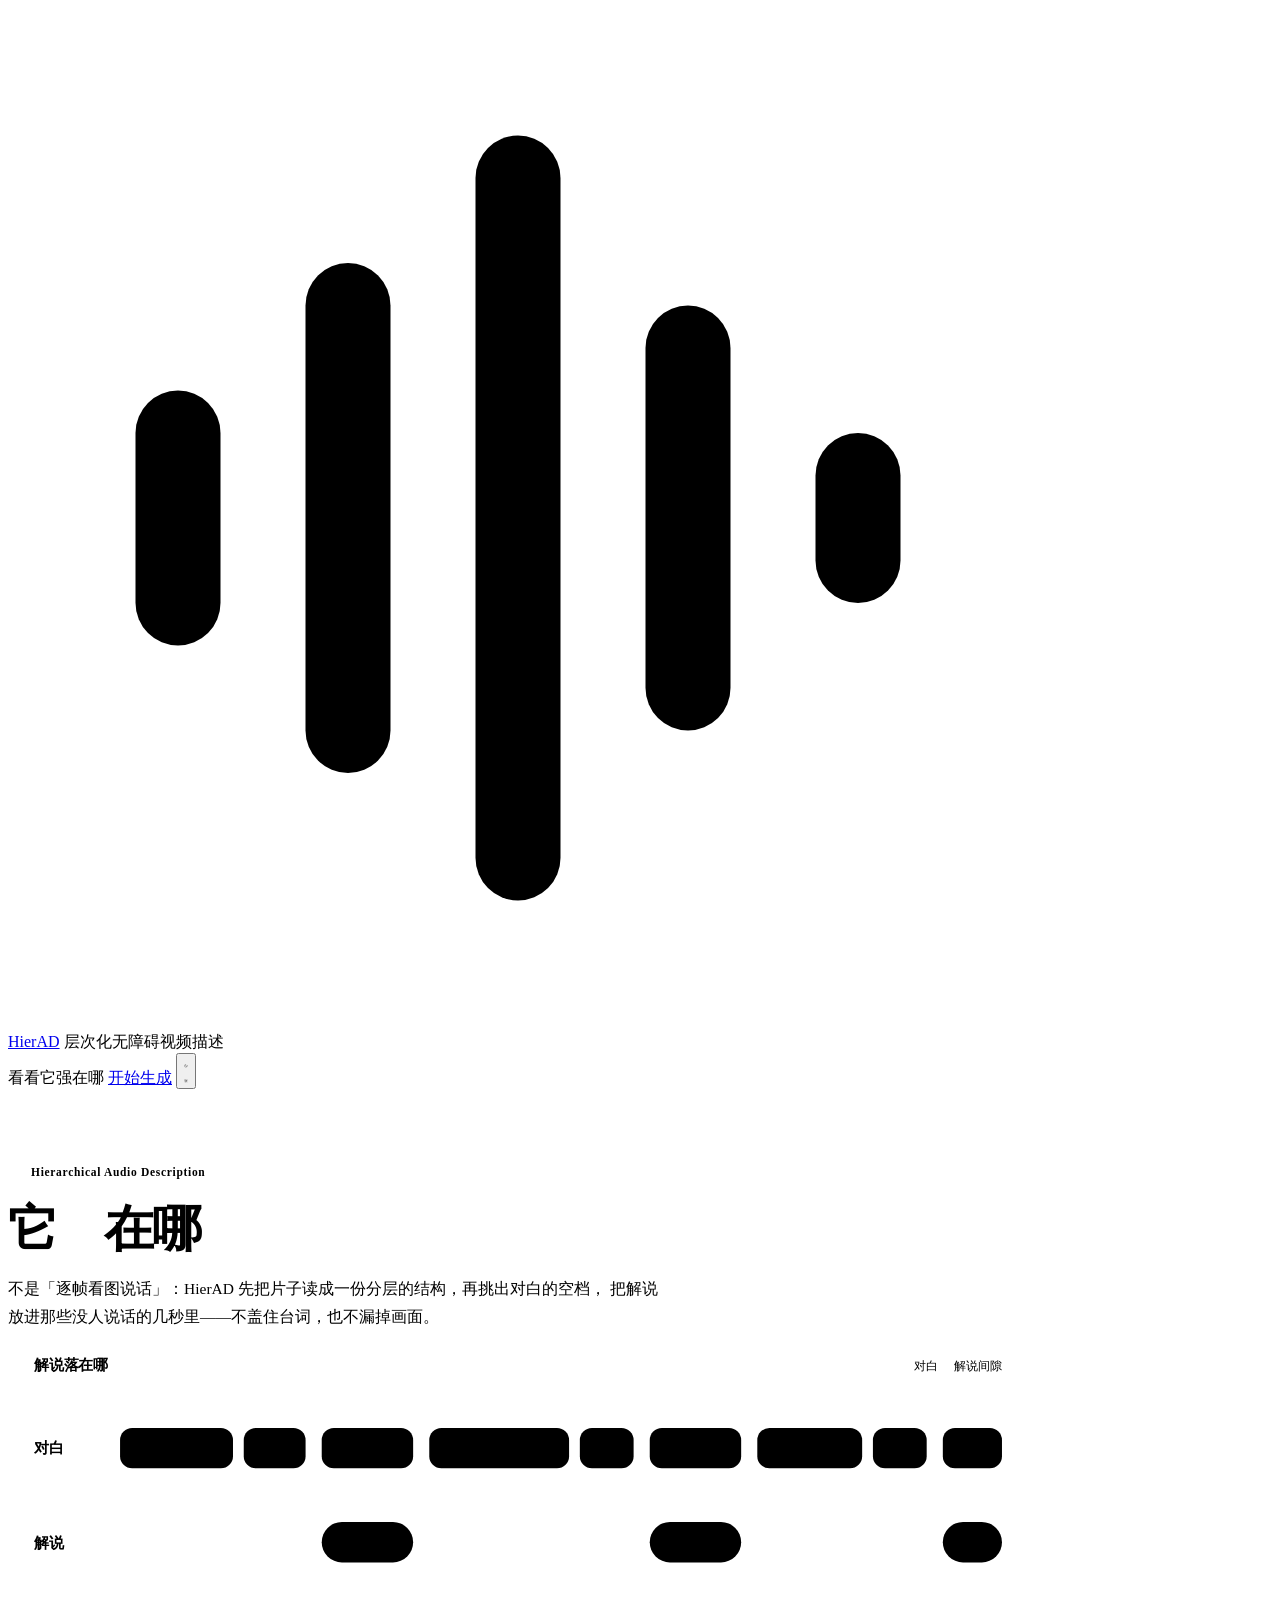
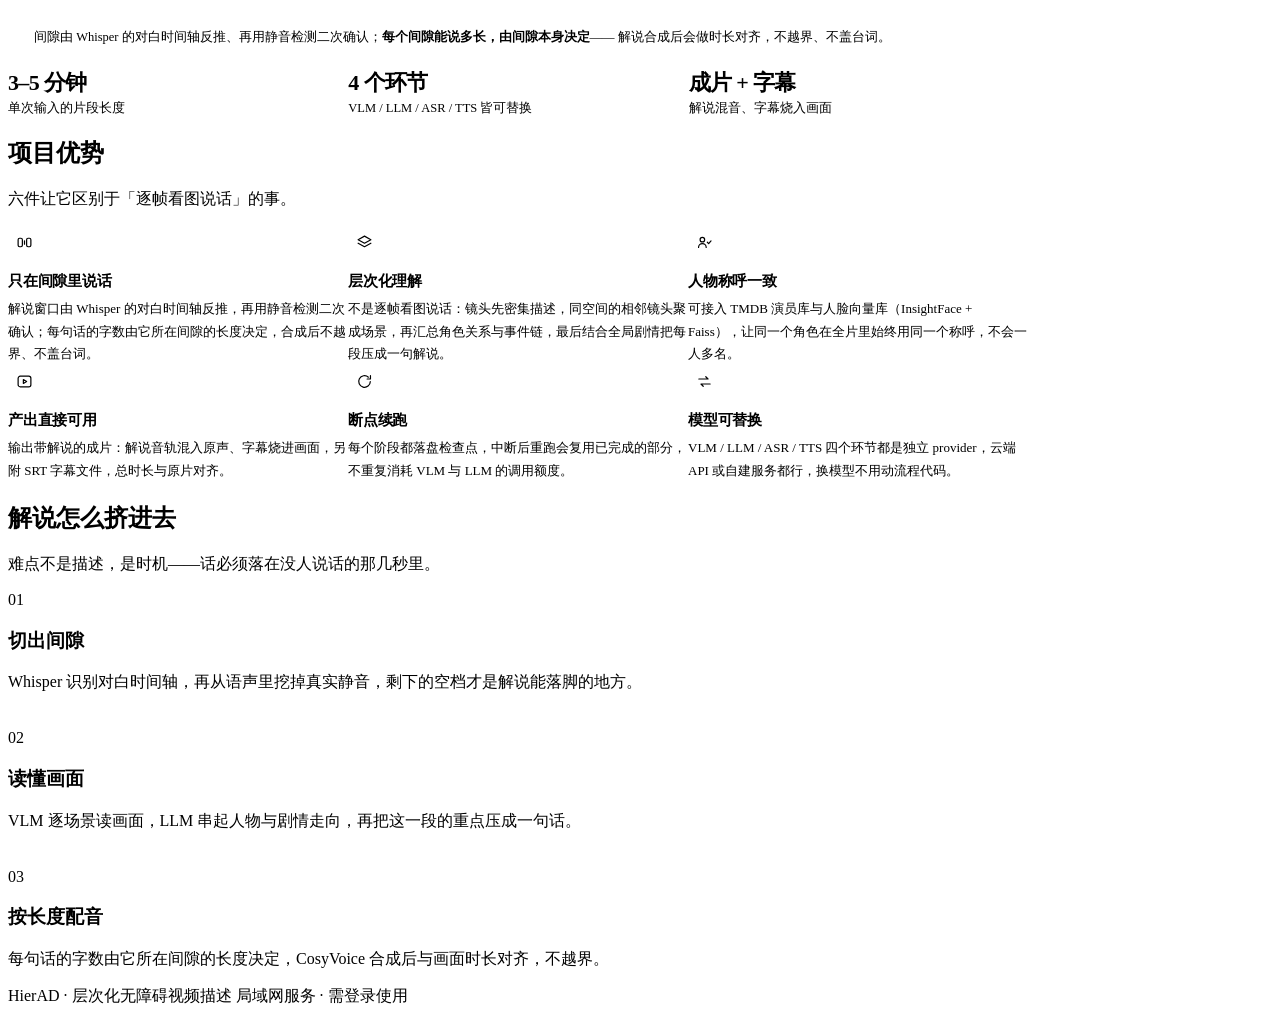
==== webapp/static/features.html @ 4d97f54d "feat(web): 账号鉴权 + 三页前端 + 音色库与 TTS 集成 - 账号体系：注册/登录/会话鉴权（SQLite 持久化），首个注册账号自动成为管理员 - 管理：DashScope API " ====
<!doctype html>
<html lang="zh-CN">
<head>
<meta charset="utf-8">
<meta name="viewport" content="width=device-width, initial-scale=1">
<meta name="color-scheme" content="light dark">
<title>看看它强在哪 · HierAD</title>
<link rel="stylesheet" href="/static/app.css">
<script src="/static/app.js"></script>
<style>
  /* ============================================================
     "看看它强在哪" —— 项目介绍页（2026-10-12 从首页拆出来）。
     内容原封不动搬自 landing.html：间隙示意图 / 指标带 / 六张优势卡 / 原理三步。
     顶栏里的「开始生成」和这里是并列的两个入口，不再是页内锚点跳转。
     ============================================================ */
  .shell { max-width: 1020px; }

  body {
    background-color: var(--bg);
    background-image:
      radial-gradient(58% 40% at 20% -8%, color-mix(in srgb, var(--accent) 12%, transparent) 0%, transparent 70%),
      radial-gradient(46% 34% at 90% 0%, color-mix(in srgb, var(--accent-2) 8%, transparent) 0%, transparent 72%);
    background-repeat: no-repeat;
    background-attachment: fixed;
  }

  /* ---------- 页头 ---------- */
  .fp-hero { padding: 72px 0 0; }
  .eyebrow {
    display: inline-flex; align-items: center; gap: 8px;
    margin: 0 0 18px; padding: 5px 12px 5px 9px;
    border: 1px solid var(--accent-line); border-radius: var(--r-full);
    background: color-mix(in srgb, var(--accent) 6%, var(--surface));
    color: var(--accent); font-size: 11.5px; font-weight: 600; letter-spacing: .06em;
  }
  .eyebrow::before {
    content: ""; width: 6px; height: 6px; border-radius: var(--r-full);
    background: var(--grad);
  }

  .fp-hero h1 {
    margin: 0; font-size: clamp(32px, 6vw, 50px);
    font-weight: 700; letter-spacing: -.04em; line-height: 1.12;
  }
  /* 同 index.html：渐变文字先给实色兜底，再用 @supports 渐进增强（注释写在那边） */
  .fp-hero h1 em { font-style: normal; color: var(--accent); }
  @supports ((background-clip: text) or (-webkit-background-clip: text)) {
    .fp-hero h1 em {
      background: var(--grad);
      -webkit-background-clip: text; background-clip: text;
      -webkit-text-fill-color: transparent; color: transparent;
    }
  }
  @media (forced-colors: active) {
    .fp-hero h1 em { background: none; -webkit-text-fill-color: currentColor; color: var(--accent); }
  }

  .fp-lede {
    /* 单栏页头，正文别收得太窄：52ch 时只占容器 1/3，右边空一大片显得发飘 */
    margin: 18px 0 0; max-width: 660px;
    color: var(--muted-strong); font-size: 15.5px; line-height: 1.78;
  }

  /* ---------- 对白间隙示意图 ---------- */
  .tl-card { margin-top: var(--sp-7); padding: 26px 26px 22px; }
  .tl-head {
    display: flex; align-items: baseline; justify-content: space-between;
    gap: 6px var(--sp-4); flex-wrap: wrap; margin-bottom: 18px;
  }
  .tl-head h2 { margin: 0; font-size: 14.5px; font-weight: 650; letter-spacing: -.015em; }
  .tl-head .legend { display: flex; gap: var(--sp-4); color: var(--muted); font-size: 12px; }
  .tl-head .legend i {
    display: inline-block; width: 10px; height: 10px; border-radius: 3px;
    margin-right: 6px; vertical-align: -1px;
  }
  .tl-head .legend .k-dlg {
    background: var(--line-strong);                              /* 兜底：掉了的话「对白」就没色标了 */
    background: color-mix(in srgb, var(--fg) 16%, transparent);
  }
  .tl-head .legend .k-ad  { background: var(--grad); }

  .tl { width: 100%; height: auto; display: block; }
  .tl text {
    font-size: 11.5px; font-weight: 600; fill: var(--muted);
    font-family: inherit; letter-spacing: .02em;
  }
  /* ⚠ 每条 fill 都先给一条不含 color-mix 的兜底：那条声明一旦被判无效丢掉，
     SVG 会退回**默认黑填充**，浅色主题下就是满屏黑块（比看不见还糟）。
     这是和渐变文字同一类的失效模式，只是默认值不同。 */
  .tl .dlg {
    fill: var(--line-strong);
    fill: color-mix(in srgb, var(--fg) 15%, transparent);
  }
  .tl .slot {
    fill: var(--accent-soft);
    fill: color-mix(in srgb, var(--accent) 5%, transparent);
    stroke: var(--accent-line); stroke-width: 1.5; stroke-dasharray: 4 4;
  }
  .tl .lead { stroke: var(--accent-line); stroke-width: 1.5; stroke-dasharray: 3 4; }
  .tl .slot, .tl .lead { vector-effect: non-scaling-stroke; }  /* 缩放后虚线粗细不变，不糊 */
  .tl .pill { fill: url(#tlGrad); }
  /* ⚠ 渐变端点必须走 CSS 而不是 <stop stop-color="var(--x)">：
     presentation attribute 里不解析 var()，写在那里会静默取不到色 → 整块填充变黑。
     同理，这张图**不做入场动画**：图里的色块一旦以透明态起步，
     截图 / 导出 PDF / 首帧渲染都会把它拍成空白。 */
  .tl .st0 { stop-color: var(--accent); }
  .tl .st1 { stop-color: var(--accent-2); }

  .tl-foot {
    margin: 16px 0 0; padding-top: 16px; border-top: 1px solid var(--line);
    color: var(--muted); font-size: 12.5px; line-height: 1.7;
  }

  /* ---------- 三格指标带 ---------- */
  .metrics {
    display: grid; gap: 1px; margin-top: var(--sp-4);
    grid-template-columns: repeat(auto-fit, minmax(190px, 1fr));
    background: var(--line); border: 1px solid var(--line);
    border-radius: var(--r-lg); overflow: hidden;
  }
  .metric { background: var(--surface); padding: 20px var(--sp-5); }
  .metric b {
    display: block; font-size: 22px; font-weight: 700;
    letter-spacing: -.03em; line-height: 1.2;
  }
  .metric span { display: block; margin-top: 4px; color: var(--muted); font-size: 12.5px; }

  /* ---------- 优势块 ---------- */
  .adv-grid {
    display: grid; gap: var(--sp-4);
    grid-template-columns: repeat(auto-fit, minmax(268px, 1fr));
  }
  .adv {
    background: var(--surface);
    border: 1px solid var(--line);
    border-radius: var(--r-lg);
    padding: var(--sp-5);
    transition: border-color .18s, box-shadow .18s, transform .18s;
  }
  .adv:hover { border-color: var(--accent-line); box-shadow: var(--sh-lift); transform: translateY(-2px); }
  .adv .ico {
    width: 32px; height: 32px; border-radius: var(--r-sm); margin-bottom: 14px;
    display: grid; place-items: center;
    background: color-mix(in srgb, var(--accent) 9%, var(--surface));
    border: 1px solid var(--accent-line); color: var(--accent);
  }
  .adv .ico svg { width: 17px; height: 17px; }
  .adv h3 { margin: 0 0 7px; font-size: 15px; font-weight: 620; letter-spacing: -.015em; }
  .adv p  { margin: 0; color: var(--muted-strong); font-size: 13px; line-height: 1.72; }

  /* ---------- 原理三步走阶梯 ---------- */
  @media (min-width: 761px) {
    .steps { padding-bottom: 40px; }
    .step:nth-child(2) { transform: translateY(20px); }
    .step:nth-child(3) { transform: translateY(40px); }
  }

  /* ---------- 窄屏 ---------- */
  @media (max-width: 880px) {
    .fp-hero { padding-top: 52px; }
    .tl-card { margin-top: var(--sp-6); padding: 20px 16px 18px; }
  }
  @media (max-width: 560px) {
    .tl text { display: none; }        /* 窄屏下标签挤在一起，直接靠图例说明 */
    .metric b { font-size: 19px; }
  }
</style>
</head>
<body>

<header class="topbar drop d1">
  <div class="shell">
    <div class="brand">
      <span class="mark" aria-hidden="true">
        <svg viewBox="0 0 24 24" fill="none" stroke="currentColor" stroke-width="2" stroke-linecap="round">
          <path d="M4 10v4"/><path d="M8 7v10"/><path d="M12 4v16"/><path d="M16 8v8"/><path d="M20 11v2"/>
        </svg>
      </span>
      <a class="home" href="/">HierAD</a>
      <span class="tag">层次化无障碍视频描述</span>
    </div>
    <nav class="topbar-right">
      <span class="navlink current" aria-current="page">看看它强在哪</span>
      <a class="btn primary sm" href="/app">开始生成</a>
      <button id="themeBtn" aria-label="切换深浅色">
        <svg class="i-moon" viewBox="0 0 24 24" fill="none" stroke="currentColor" stroke-width="1.7"
             stroke-linecap="round" stroke-linejoin="round" aria-hidden="true">
          <path d="M21 12.8A9 9 0 1 1 11.2 3a7 7 0 0 0 9.8 9.8Z"/>
        </svg>
        <svg class="i-sun" viewBox="0 0 24 24" fill="none" stroke="currentColor" stroke-width="1.7"
             stroke-linecap="round" stroke-linejoin="round" aria-hidden="true">
          <circle cx="12" cy="12" r="4"/>
          <path d="M12 2v2M12 20v2M4.9 4.9l1.4 1.4M17.7 17.7l1.4 1.4M2 12h2M20 12h2M4.9 19.1l1.4-1.4M17.7 6.3l1.4-1.4"/>
        </svg>
      </button>
    </nav>
  </div>
</header>

<main class="shell">

  <section class="fp-hero">
    <p class="eyebrow rise d1">Hierarchical Audio Description</p>
    <h1 class="rise d2">它<em>强</em>在哪</h1>
    <p class="fp-lede rise d4">
      不是「逐帧看图说话」：HierAD 先把片子读成一份分层的结构，再挑出对白的空档，
      把解说放进那些没人说话的几秒里——不盖住台词，也不漏掉画面。
    </p>
  </section>

  <!-- 主视觉：解说落在对白的空档里 -->
  <section class="card tl-card rise d6">
    <div class="tl-head">
      <h2>解说落在哪</h2>
      <div class="legend">
        <span><i class="k-dlg"></i>对白</span>
        <span><i class="k-ad"></i>解说间隙</span>
      </div>
    </div>

    <svg class="tl" viewBox="0 0 720 150" role="img"
         aria-label="示意图：上排是对白片段，中间留出若干空档；下排的解说正是放在这些空档里。">
      <defs>
        <linearGradient id="tlGrad" x1="0" y1="0" x2="1" y2="1">
          <stop class="st0" offset="0"/>
          <stop class="st1" offset="1"/>
        </linearGradient>
      </defs>

      <text x="0" y="45">对白</text>
      <text x="0" y="115">解说</text>

      <!-- 上排：识别出来的对白块 -->
      <g>
        <rect class="dlg" x="64"  y="26" width="84"  height="30" rx="9"/>
        <rect class="dlg" x="156" y="26" width="46"  height="30" rx="9"/>
        <rect class="dlg" x="294" y="26" width="104" height="30" rx="9"/>
        <rect class="dlg" x="406" y="26" width="40"  height="30" rx="9"/>
        <rect class="dlg" x="538" y="26" width="78"  height="30" rx="9"/>
        <rect class="dlg" x="624" y="26" width="40"  height="30" rx="9"/>
      </g>

      <!-- 空档：解说唯一能落脚的地方 -->
      <g class="g1">
        <rect class="slot" x="214" y="26" width="68" height="30" rx="9"/>
        <path class="lead" d="M248 60v36"/>
        <rect class="pill" x="214" y="96" width="68" height="30" rx="15"/>
      </g>
      <g class="g2">
        <rect class="slot" x="458" y="26" width="68" height="30" rx="9"/>
        <path class="lead" d="M492 60v36"/>
        <rect class="pill" x="458" y="96" width="68" height="30" rx="15"/>
      </g>
      <g class="g3">
        <rect class="slot" x="676" y="26" width="44" height="30" rx="9"/>
        <path class="lead" d="M698 60v36"/>
        <rect class="pill" x="676" y="96" width="44" height="30" rx="15"/>
      </g>
    </svg>

    <p class="tl-foot">
      间隙由 Whisper 的对白时间轴反推、再用静音检测二次确认；<b>每个间隙能说多长，由间隙本身决定</b>——
      解说合成后会做时长对齐，不越界、不盖台词。
    </p>
  </section>

  <!-- 三格指标 -->
  <section class="metrics rise d7">
    <div class="metric">
      <b>3–5 分钟</b>
      <span>单次输入的片段长度</span>
    </div>
    <div class="metric">
      <b>4 个环节</b>
      <span>VLM / LLM / ASR / TTS 皆可替换</span>
    </div>
    <div class="metric">
      <b>成片 + 字幕</b>
      <span>解说混音、字幕烧入画面</span>
    </div>
  </section>

  <section class="sec">
    <div class="sec-head">
      <h2>项目优势</h2>
      <p class="note">六件让它区别于「逐帧看图说话」的事。</p>
    </div>
    <div class="adv-grid">
      <div class="adv">
        <span class="ico" aria-hidden="true">
          <svg viewBox="0 0 24 24" fill="none" stroke="currentColor" stroke-width="1.7"
               stroke-linecap="round" stroke-linejoin="round">
            <rect x="3" y="6" width="6" height="12" rx="2"/><rect x="15" y="6" width="6" height="12" rx="2"/>
            <path d="M12 9.5v5"/>
          </svg>
        </span>
        <h3>只在间隙里说话</h3>
        <p>解说窗口由 Whisper 的对白时间轴反推，再用静音检测二次确认；每句话的字数由它所在间隙的长度决定，合成后不越界、不盖台词。</p>
      </div>
      <div class="adv">
        <span class="ico" aria-hidden="true">
          <svg viewBox="0 0 24 24" fill="none" stroke="currentColor" stroke-width="1.7"
               stroke-linecap="round" stroke-linejoin="round">
            <path d="m12 3 9 5-9 5-9-5 9-5Z"/><path d="m3 13 9 5 9-5"/>
          </svg>
        </span>
        <h3>层次化理解</h3>
        <p>不是逐帧看图说话：镜头先密集描述，同空间的相邻镜头聚成场景，再汇总角色关系与事件链，最后结合全局剧情把每段压成一句解说。</p>
      </div>
      <div class="adv">
        <span class="ico" aria-hidden="true">
          <svg viewBox="0 0 24 24" fill="none" stroke="currentColor" stroke-width="1.7"
               stroke-linecap="round" stroke-linejoin="round">
            <circle cx="9" cy="8" r="3.2"/><path d="M3.6 19a5.4 5.4 0 0 1 10.8 0"/>
            <path d="m16 11.6 1.9 1.9 3.3-3.7"/>
          </svg>
        </span>
        <h3>人物称呼一致</h3>
        <p>可接入 TMDB 演员库与人脸向量库（InsightFace + Faiss），让同一个角色在全片里始终用同一个称呼，不会一人多名。</p>
      </div>
      <div class="adv">
        <span class="ico" aria-hidden="true">
          <svg viewBox="0 0 24 24" fill="none" stroke="currentColor" stroke-width="1.7"
               stroke-linecap="round" stroke-linejoin="round">
            <rect x="3" y="4.5" width="18" height="15" rx="3"/><path d="m10.4 9.2 4.6 2.8-4.6 2.8Z"/>
          </svg>
        </span>
        <h3>产出直接可用</h3>
        <p>输出带解说的成片：解说音轨混入原声、字幕烧进画面，另附 SRT 字幕文件，总时长与原片对齐。</p>
      </div>
      <div class="adv">
        <span class="ico" aria-hidden="true">
          <svg viewBox="0 0 24 24" fill="none" stroke="currentColor" stroke-width="1.7"
               stroke-linecap="round" stroke-linejoin="round">
            <path d="M20.2 12a8.2 8.2 0 1 1-2.7-6.1"/><path d="M20.4 3.8v4.7h-4.7"/>
          </svg>
        </span>
        <h3>断点续跑</h3>
        <p>每个阶段都落盘检查点，中断后重跑会复用已完成的部分，不重复消耗 VLM 与 LLM 的调用额度。</p>
      </div>
      <div class="adv">
        <span class="ico" aria-hidden="true">
          <svg viewBox="0 0 24 24" fill="none" stroke="currentColor" stroke-width="1.7"
               stroke-linecap="round" stroke-linejoin="round">
            <path d="M4 8.5h13l-3.2-3.2"/><path d="M20 15.5H7l3.2 3.2"/>
          </svg>
        </span>
        <h3>模型可替换</h3>
        <p>VLM / LLM / ASR / TTS 四个环节都是独立 provider，云端 API 或自建服务都行，换模型不用动流程代码。</p>
      </div>
    </div>
  </section>

  <section class="sec">
    <div class="sec-head">
      <h2>解说怎么挤进去</h2>
      <p class="note">难点不是描述，是时机——话必须落在没人说话的那几秒里。</p>
    </div>
    <div class="steps">
      <div class="step">
        <div class="no">01</div>
        <h3>切出间隙</h3>
        <p>Whisper 识别对白时间轴，再从语声里挖掉真实静音，剩下的空档才是解说能落脚的地方。</p>
      </div>
      <div class="step">
        <div class="no">02</div>
        <h3>读懂画面</h3>
        <p>VLM 逐场景读画面，LLM 串起人物与剧情走向，再把这一段的重点压成一句话。</p>
      </div>
      <div class="step">
        <div class="no">03</div>
        <h3>按长度配音</h3>
        <p>每句话的字数由它所在间隙的长度决定，CosyVoice 合成后与画面时长对齐，不越界。</p>
      </div>
    </div>
  </section>
</main>

<footer class="shell foot">
  <span>HierAD · 层次化无障碍视频描述</span>
  <span>局域网服务 · 需登录使用</span>
</footer>

</body>
</html>
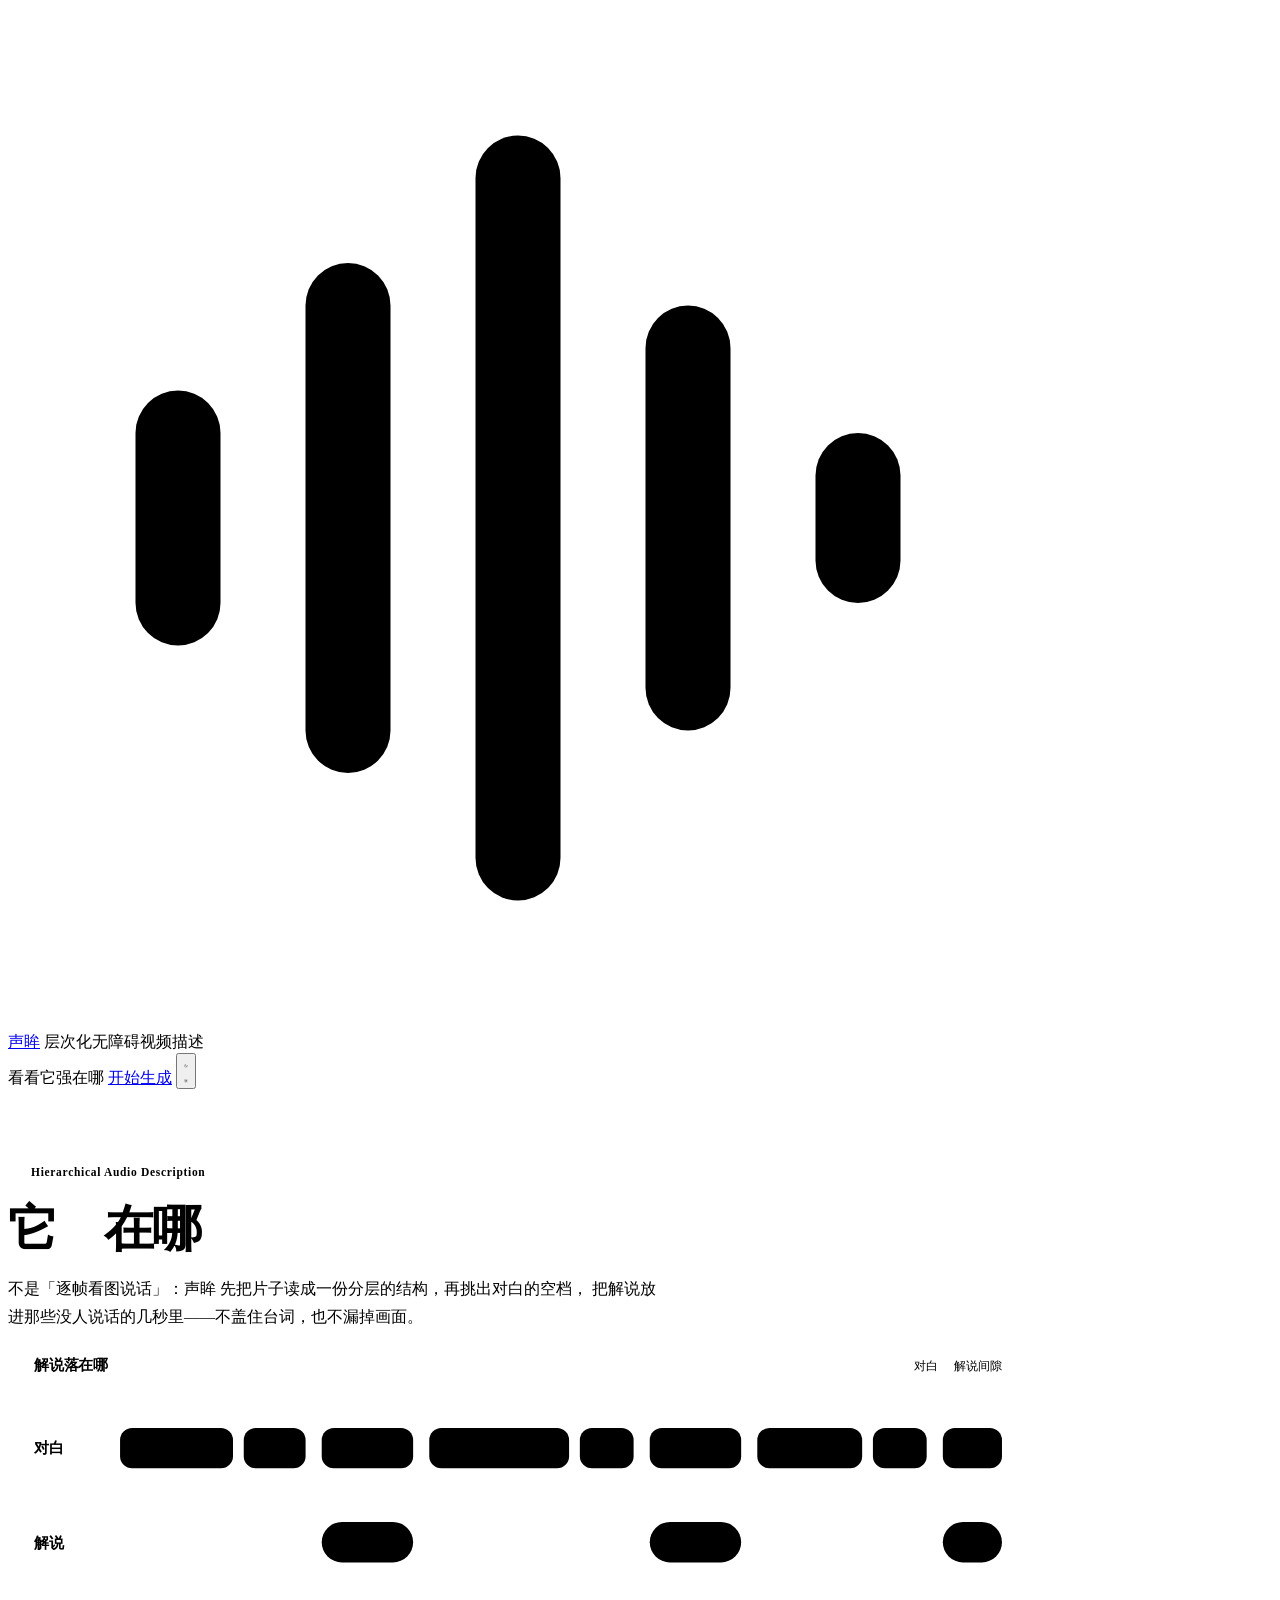
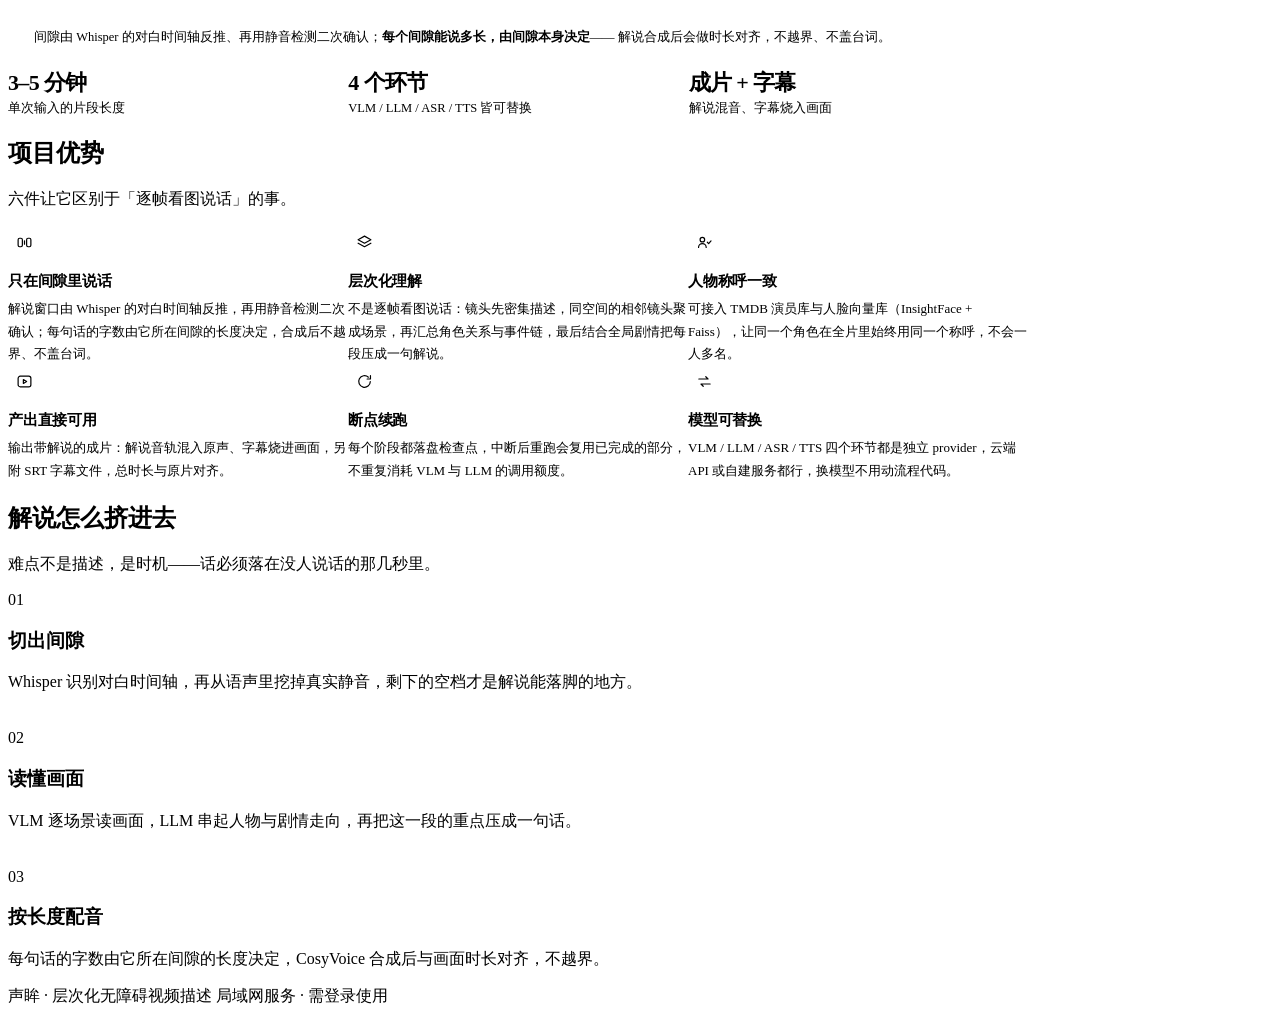
==== commit f61ed1c7: "chore(web): 品牌名 HierAD 改为声眸 Co-Authored-By: Claude Code <noreply@anthropic.com>" ====
--- a/webapp/static/features.html
+++ b/webapp/static/features.html
@@ -4,7 +4,7 @@
 <meta charset="utf-8">
 <meta name="viewport" content="width=device-width, initial-scale=1">
 <meta name="color-scheme" content="light dark">
-<title>看看它强在哪 · HierAD</title>
+<title>看看它强在哪 · 声眸</title>
 <link rel="stylesheet" href="/static/app.css">
 <script src="/static/app.js"></script>
 <style>
@@ -176,7 +176,7 @@
           <path d="M4 10v4"/><path d="M8 7v10"/><path d="M12 4v16"/><path d="M16 8v8"/><path d="M20 11v2"/>
         </svg>
       </span>
-      <a class="home" href="/">HierAD</a>
+      <a class="home" href="/">声眸</a>
       <span class="tag">层次化无障碍视频描述</span>
     </div>
     <nav class="topbar-right">
@@ -203,7 +203,7 @@
     <p class="eyebrow rise d1">Hierarchical Audio Description</p>
     <h1 class="rise d2">它<em>强</em>在哪</h1>
     <p class="fp-lede rise d4">
-      不是「逐帧看图说话」：HierAD 先把片子读成一份分层的结构，再挑出对白的空档，
+      不是「逐帧看图说话」：声眸 先把片子读成一份分层的结构，再挑出对白的空档，
       把解说放进那些没人说话的几秒里——不盖住台词，也不漏掉画面。
     </p>
   </section>
@@ -377,7 +377,7 @@
 </main>
 
 <footer class="shell foot">
-  <span>HierAD · 层次化无障碍视频描述</span>
+  <span>声眸 · 层次化无障碍视频描述</span>
   <span>局域网服务 · 需登录使用</span>
 </footer>
 
